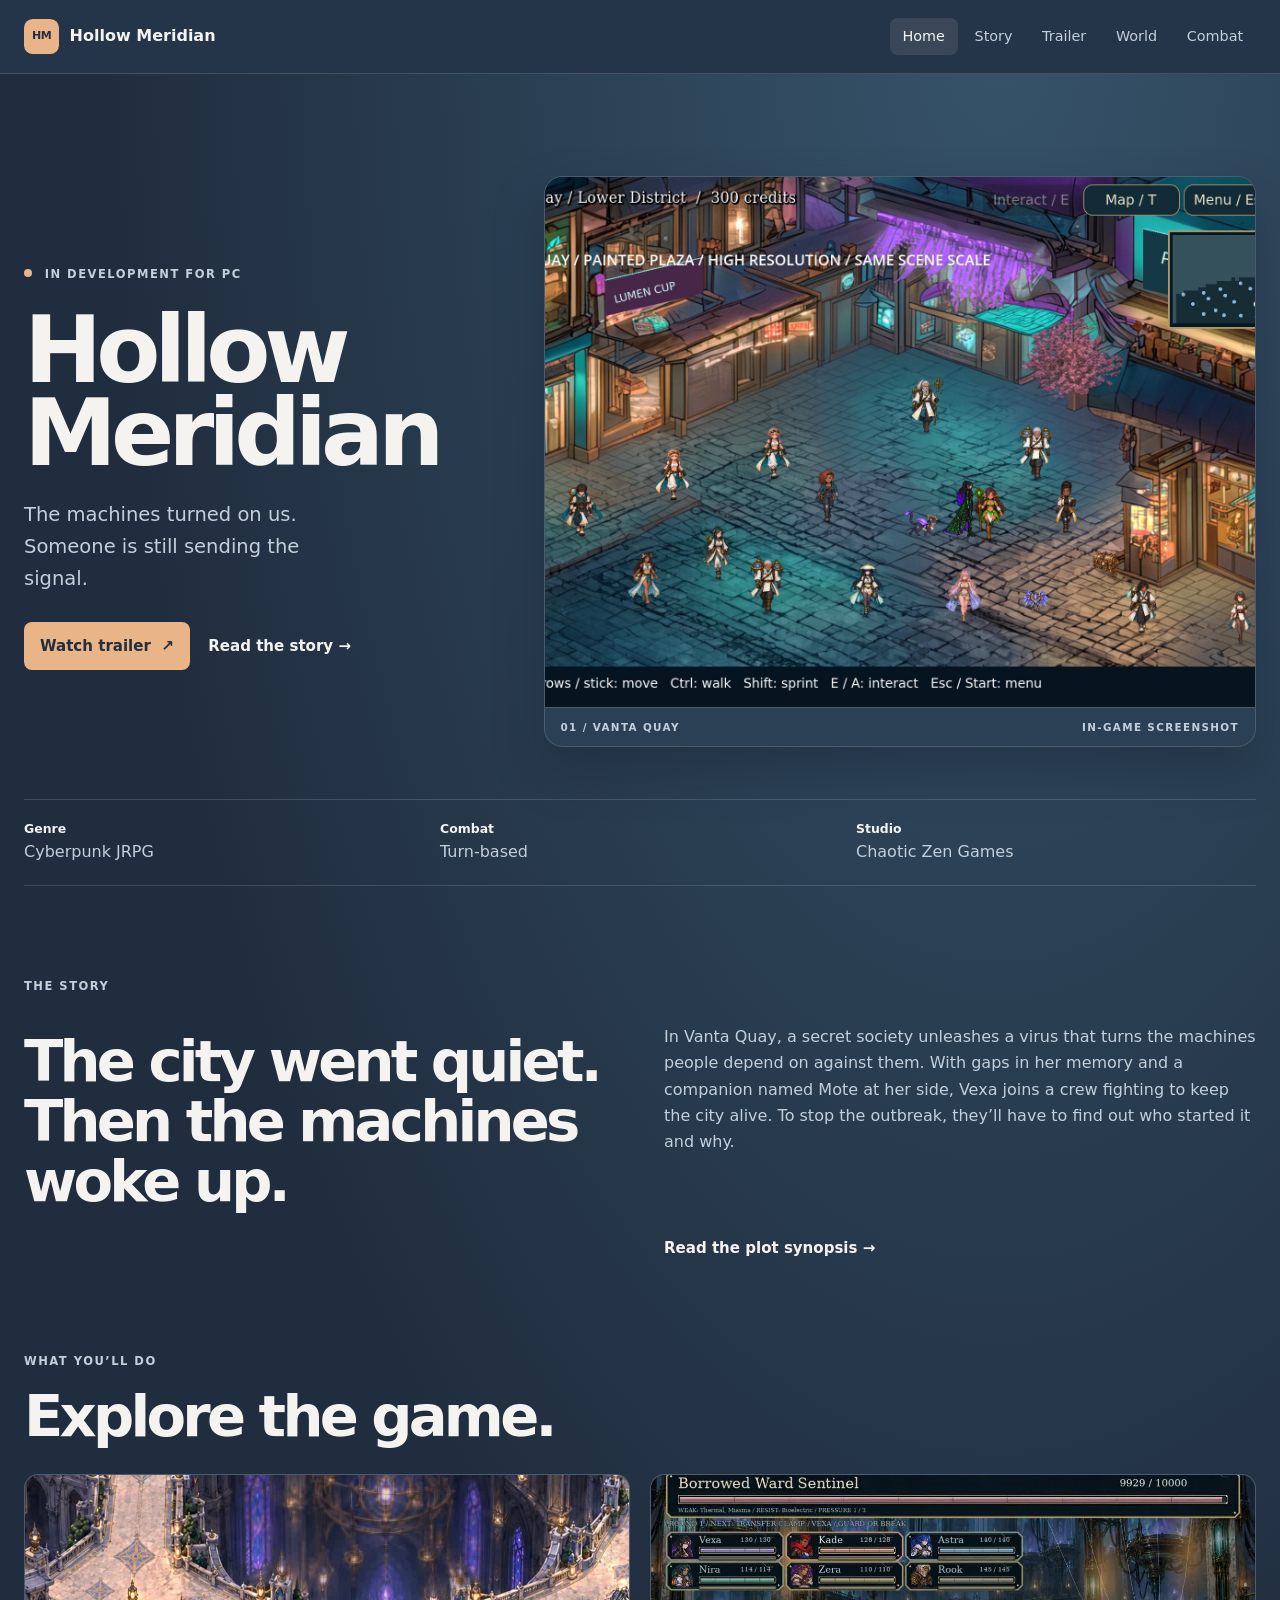
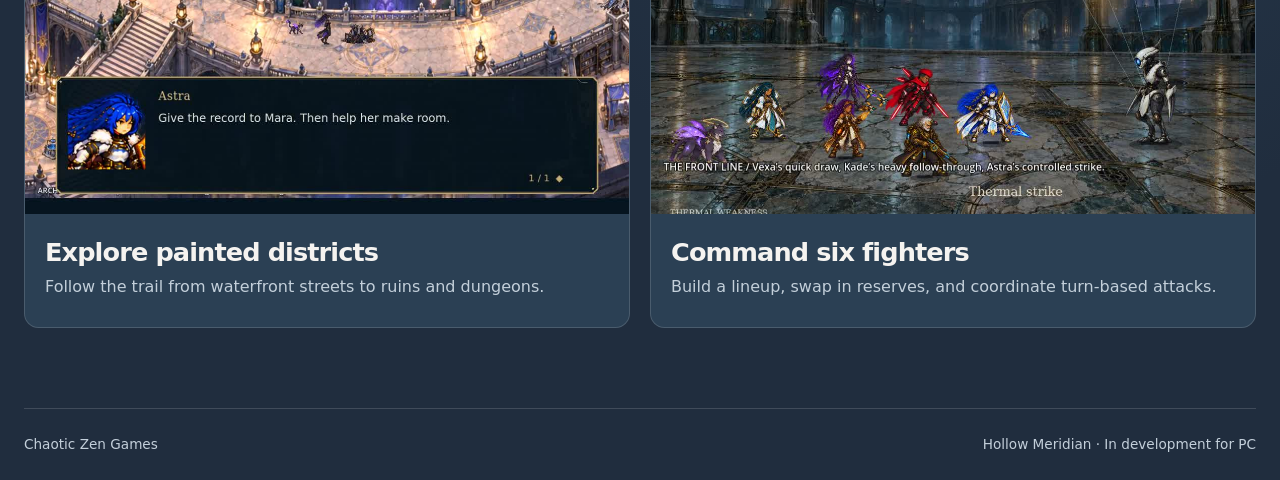
==== index.html @ f02241e9 "Rebuild site as a clean game launch layout" ====
<!doctype html>
<html lang="en"><head><meta charset="utf-8"><meta name="viewport" content="width=device-width, initial-scale=1"><meta name="description" content="Hollow Meridian, a cyberpunk turn-based JRPG by Chaotic Zen Games."><title>Home · Hollow Meridian</title><link rel="stylesheet" href="style.css?v=launch-layout"></head>
<body><a class="skip" href="#main">Skip to content</a><header class="mast"><div class="shell navrow"><a class="brand" href="index.html"><span class="monogram" aria-hidden="true">HM</span> Hollow Meridian</a><nav aria-label="Main navigation"><a href="index.html" aria-current="page">Home</a><a href="story.html">Story</a><a href="trailer.html">Trailer</a><a href="world.html">World</a><a href="combat.html">Combat</a></nav></div></header>
<main id="main"><section class="shell launch">
<div class="launch-copy"><p class="label"><span class="status-dot"></span> IN DEVELOPMENT FOR PC</p>
<h1>Hollow<br>Meridian</h1>
<p class="intro">The machines turned on us. Someone is still sending the signal.</p>
<div class="links"><a class="primary" href="trailer.html">Watch trailer <span aria-hidden="true">↗</span></a><a class="secondary" href="story.html">Read the story →</a></div></div>
<figure class="launch-art"><img src="media/vanta-quay.png" alt="The neon-lit Vanta Quay waterfront as it appears in the game" fetchpriority="high"><figcaption><span>01 / VANTA QUAY</span><span>IN-GAME SCREENSHOT</span></figcaption></figure>
</section>
<div class="shell specs"><span><b>Genre</b> Cyberpunk JRPG</span><span><b>Combat</b> Turn-based</span><span><b>Studio</b> Chaotic Zen Games</span></div>
<section class="shell overview story-lead"><p class="label">THE STORY</p><h2>The city went quiet.<br>Then the machines woke up.</h2><p>In Vanta Quay, a secret society unleashes a virus that turns the machines people depend on against them. With gaps in her memory and a companion named Mote at her side, Vexa joins a crew fighting to keep the city alive. To stop the outbreak, they’ll have to find out who started it and why.</p><a class="secondary" href="story.html">Read the plot synopsis →</a></section>
<section class="shell guide"><p class="label">WHAT YOU’LL DO</p><h2>Explore the game.</h2><div class="guide-grid"><a href="world.html"><img src="media/asterion.jpg" alt="" loading="lazy"><div><h3>Explore painted districts</h3><p>Follow the trail from waterfront streets to ruins and dungeons.</p></div></a><a href="combat.html"><img src="media/battle.jpg" alt="" loading="lazy"><div><h3>Command six fighters</h3><p>Build a lineup, swap in reserves, and coordinate turn-based attacks.</p></div></a></div></section>
</main><footer class="shell"><span>Chaotic Zen Games</span><span>Hollow Meridian · In development for PC</span></footer></body></html>
---- style.css ----
:root{color-scheme:dark;--bg:#202d3e;--top:#253549;--panel:#2b4054;--text:#f5f3f0;--muted:#c3cfda;--accent:#e9b487;--line:#ffffff25}
*{box-sizing:border-box}body{margin:0;min-width:0;background:radial-gradient(ellipse at 78% 0%,#36536a,transparent 56rem),var(--bg);color:var(--text);font:1rem/1.65 system-ui,-apple-system,"Segoe UI",sans-serif}a{color:inherit}a:focus-visible,summary:focus-visible,video:focus-visible{outline:2px solid var(--accent);outline-offset:4px}.skip{position:absolute;left:1rem;top:-5rem;padding:.5rem;background:var(--top);z-index:10}.skip:focus{top:.5rem}.shell{width:min(calc(100% - 3rem),78rem);margin-inline:auto}.mast{background:#253549;border-bottom:1px solid var(--line)}.navrow{min-height:4.55rem;display:flex;align-items:center;justify-content:space-between;gap:1rem}.brand{display:inline-flex;align-items:center;gap:.65rem;text-decoration:none;font-weight:700;white-space:nowrap}.monogram{display:grid;place-items:center;width:2.2rem;height:2.2rem;background:var(--accent);color:#233044;border-radius:.55rem;font-size:.69rem;letter-spacing:-.04em}nav{display:flex;gap:.25rem}nav a{display:block;padding:.42rem .8rem;border-radius:.5rem;text-align:center;text-decoration:none;color:var(--muted);font-size:.9rem}nav a[aria-current],nav a:hover{background:#ffffff17;color:var(--text)}
.launch{display:grid;grid-template-columns:minmax(0,.78fr) minmax(0,1.22fr);gap:clamp(2rem,5vw,5rem);align-items:center;padding-block:clamp(3rem,8vw,7rem) clamp(2rem,4vw,3.5rem)}.label,.eyebrow,.screenbar,figcaption{font-size:.72rem;font-weight:750;letter-spacing:.13em;color:var(--muted)}.status-dot{display:inline-block;width:.5rem;height:.5rem;background:var(--accent);border-radius:50%;margin-right:.45rem;vertical-align:.08em}
h1,h2,h3{line-height:1.04;letter-spacing:-.065em;margin:.28em 0;font-weight:750;text-wrap:balance}h1{font-size:clamp(2.8rem,6vw,5.8rem)}h2{font-size:clamp(2rem,4.5vw,4rem)}h3{font-size:clamp(1.2rem,2vw,1.65rem);letter-spacing:-.035em}.launch h1{font-size:clamp(3.2rem,7.3vw,7rem);line-height:.88;margin:.27em 0}.intro{color:var(--muted);font-size:clamp(1rem,1.75vw,1.22rem);max-width:26ch}.links{display:flex;align-items:center;flex-wrap:wrap;gap:.8rem 1.15rem;margin-top:1.65rem}.primary,.secondary{display:inline-flex;align-items:center;gap:.65rem;text-decoration:none;font-weight:700;font-size:.94rem}.primary{padding:.72rem 1rem;background:var(--accent);color:#222e3e;border-radius:.5rem}.primary:hover{background:#ffd3af}.secondary:hover{text-decoration:underline;text-underline-offset:.25em}.launch-art{margin:0;min-width:0;border-radius:1.15rem;overflow:hidden;border:1px solid var(--line);background:#2b4054;box-shadow:0 1.4rem 3rem #14213260}.launch-art img{display:block;width:100%;aspect-ratio:1.34;object-fit:cover}.launch-art figcaption{display:flex;justify-content:space-between;gap:.5rem;padding:.65rem 1rem;border-top:1px solid var(--line);font-size:.65rem}.specs{display:grid;grid-template-columns:repeat(3,1fr);gap:1rem;border-block:1px solid var(--line);padding-block:1.2rem;color:var(--muted)}.specs b{display:block;font-size:.78rem;color:var(--text)}
.overview,.guide,.interior{padding-block:clamp(2.5rem,7vw,5rem)}.overview{display:grid;grid-template-columns:1fr 1fr;gap:.5rem 3rem;align-items:start}.overview .label{grid-column:1/-1}.overview p:not(.label),.field p:not(.eyebrow),.plot p:not(.eyebrow){max-width:62ch;color:var(--muted)}.overview p:not(.label){margin:.5rem 0}.overview .secondary{grid-column:2}.guide{padding-top:0}.guide-grid{display:grid;grid-template-columns:repeat(2,minmax(0,1fr));gap:1.25rem;margin-top:1.65rem}.guide-grid a{background:var(--panel);border:1px solid var(--line);border-radius:.9rem;overflow:hidden;text-decoration:none;transition:transform .2s,border-color .2s}.guide-grid a:hover{transform:translateY(-3px);border-color:var(--accent)}.guide-grid img{display:block;width:100%;aspect-ratio:16/9;object-fit:cover}.guide-grid a div{padding:1.1rem 1.25rem}.guide-grid p{color:var(--muted);margin:.55rem 0}
.interior{max-width:68rem}.screen,.field img,.plot img{margin-top:2rem;border:1px solid var(--line);border-radius:.9rem;overflow:hidden}.screenbar{background:var(--panel);padding:.7rem 1rem;display:flex;justify-content:space-between;gap:.5rem}.interior video,.field img,.plot img{width:100%;display:block}.interior video{aspect-ratio:16/9;background:#273749}.plot .dek{font-size:1.24rem;font-weight:650}.interior details{margin-top:1rem;color:var(--muted)}summary{cursor:pointer}footer{padding:1.5rem 0;border-top:1px solid var(--line);display:flex;justify-content:space-between;flex-wrap:wrap;gap:.5rem;color:var(--muted);font-size:.85rem}
@media(max-width:820px){.launch{grid-template-columns:1fr}.launch-art img{aspect-ratio:16/10}.overview{grid-template-columns:1fr}.overview .secondary{grid-column:1}}
@media(max-width:600px){.shell{width:calc(100% - 2rem)}.navrow{display:block;padding:.8rem 0 .65rem}.brand{margin-bottom:.5rem}nav{display:grid;grid-template-columns:repeat(5,minmax(0,1fr));gap:.15rem}nav a{padding:.38rem .12rem;font-size:.83rem}.guide-grid{grid-template-columns:1fr}.specs{gap:.55rem;font-size:.82rem}.launch-art figcaption{padding:.55rem .65rem}}
@media(prefers-reduced-motion:reduce){.guide-grid a{transition:none}.guide-grid a:hover{transform:none}}
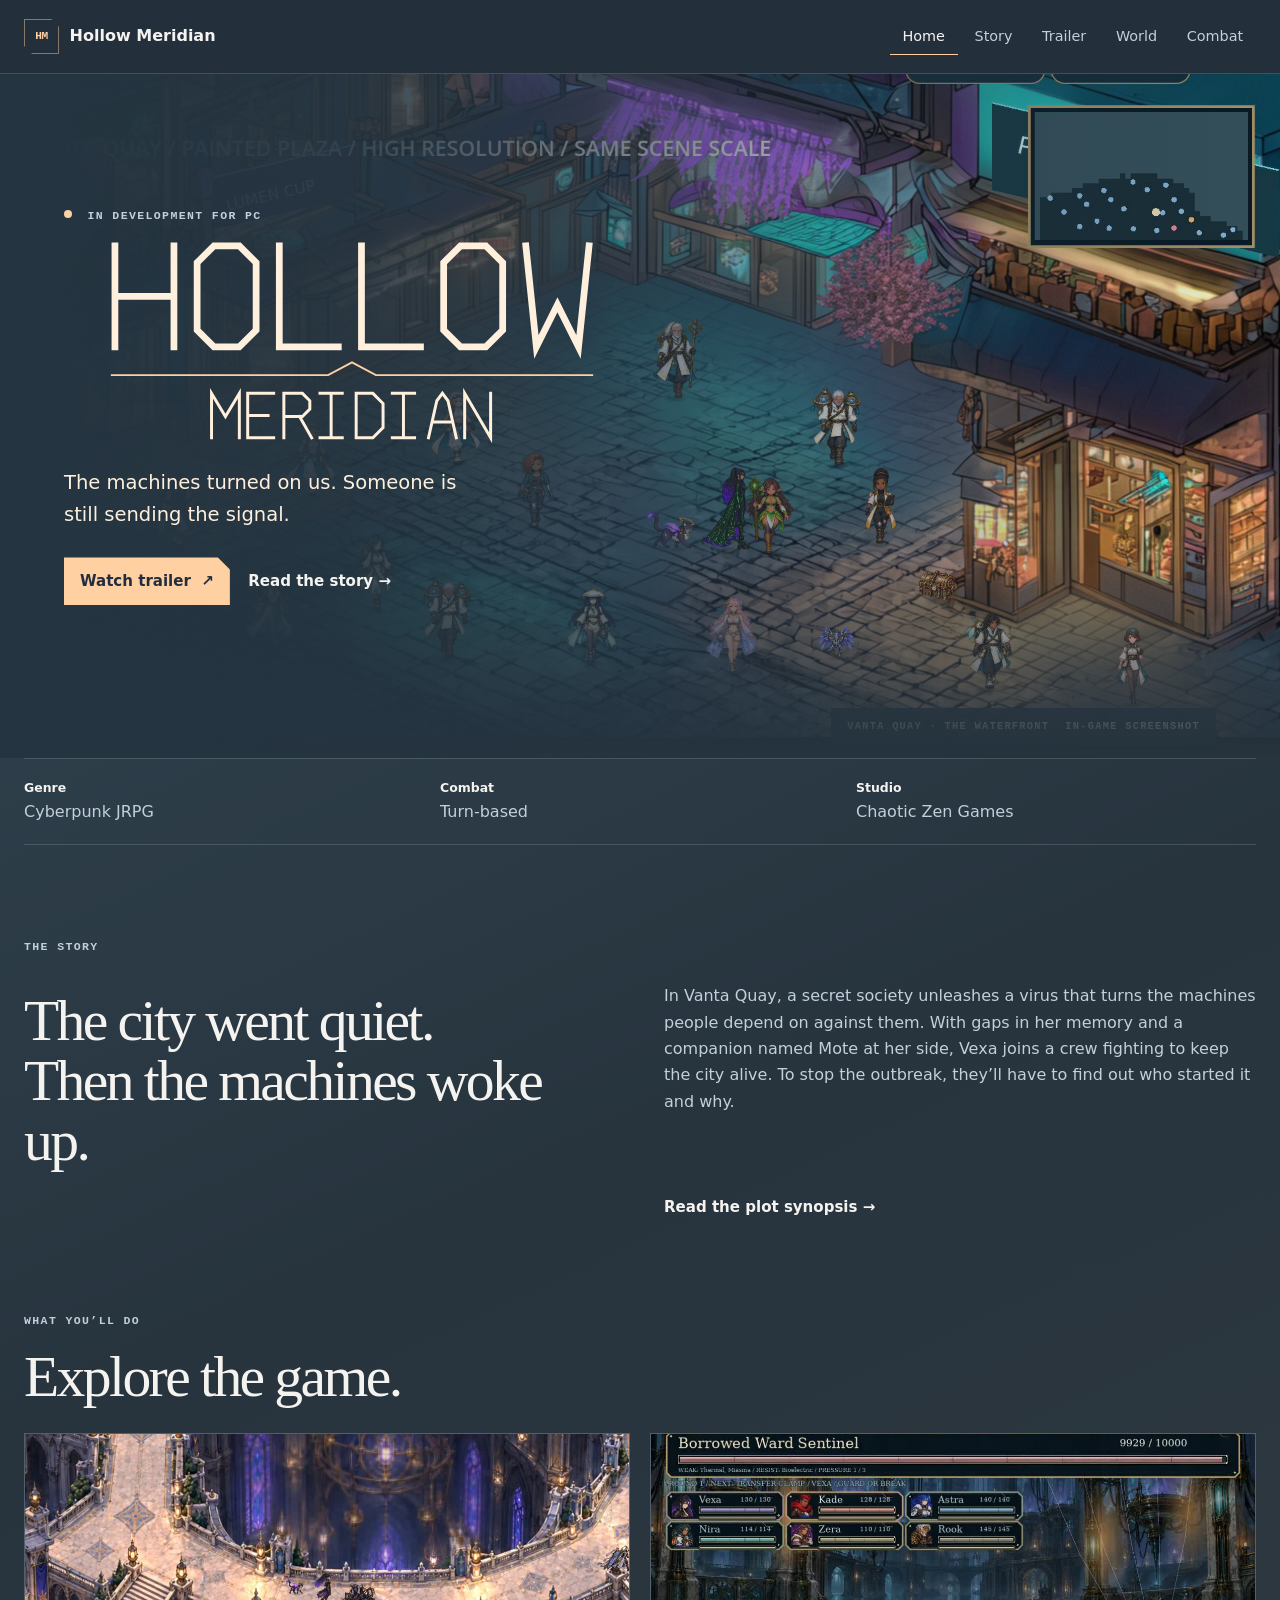
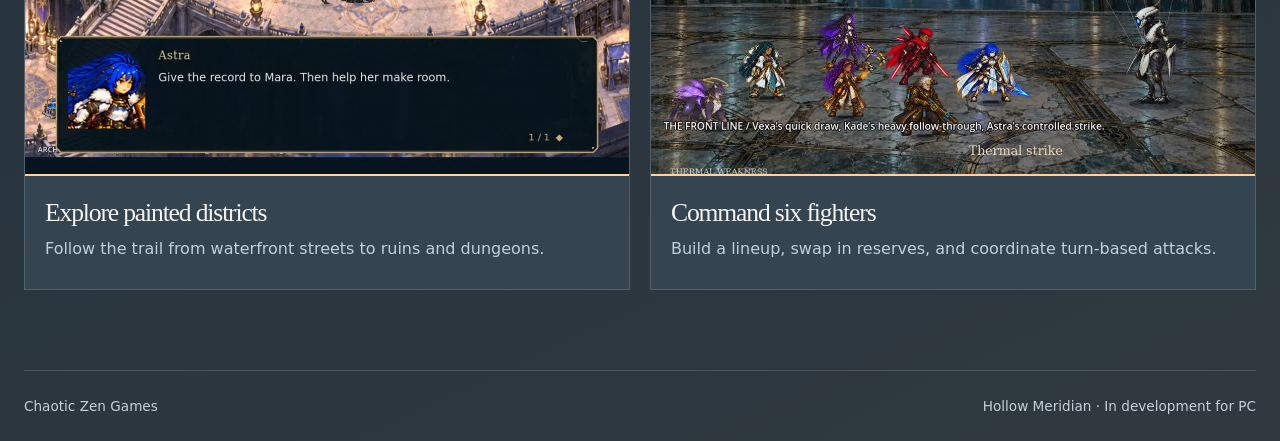
==== commit fa8f2ca6: "Give Hollow Meridian a custom wordmark and visual identity" ====
--- a/index.html
+++ b/index.html
@@ -1,12 +1,12 @@
 <!doctype html>
-<html lang="en"><head><meta charset="utf-8"><meta name="viewport" content="width=device-width, initial-scale=1"><meta name="description" content="Hollow Meridian, a cyberpunk turn-based JRPG by Chaotic Zen Games."><title>Home · Hollow Meridian</title><link rel="stylesheet" href="style.css?v=launch-layout"></head>
+<html lang="en"><head><meta charset="utf-8"><meta name="viewport" content="width=device-width, initial-scale=1"><meta name="description" content="Hollow Meridian, a cyberpunk turn-based JRPG by Chaotic Zen Games."><title>Home · Hollow Meridian</title><link rel="stylesheet" href="style.css?v=meridian-mark"></head>
 <body><a class="skip" href="#main">Skip to content</a><header class="mast"><div class="shell navrow"><a class="brand" href="index.html"><span class="monogram" aria-hidden="true">HM</span> Hollow Meridian</a><nav aria-label="Main navigation"><a href="index.html" aria-current="page">Home</a><a href="story.html">Story</a><a href="trailer.html">Trailer</a><a href="world.html">World</a><a href="combat.html">Combat</a></nav></div></header>
 <main id="main"><section class="shell launch">
 <div class="launch-copy"><p class="label"><span class="status-dot"></span> IN DEVELOPMENT FOR PC</p>
-<h1>Hollow<br>Meridian</h1>
+<h1><span class="visually-hidden">Hollow Meridian</span><svg class="wordmark" viewBox="0 0 410 150" aria-hidden="true" fill="none" stroke="currentColor" stroke-width="3.2" stroke-linecap="square"><g transform="translate(36.25 7) scale(1.5)"><path transform="translate(0 0)" d="M0 0V48M28 0V48M0 24H28"/><path transform="translate(39 0)" d="M8 0H20L28 8V40L20 48H8L0 40V8Z"/><path transform="translate(78 0)" d="M0 0V48H28"/><path transform="translate(117 0)" d="M0 0V48H28"/><path transform="translate(156 0)" d="M8 0H20L28 8V40L20 48H8L0 40V8Z"/><path transform="translate(195 0)" d="M0 0L5 48L15 28L25 48L30 0"/></g><path class="meridian-rule" d="M34 99H188L205 90L222 99H376"/><g transform="translate(105.00999999999999 112) scale(0.66)"><path transform="translate(0 0)" d="M0 48V0L15 25L30 0V48"/><path transform="translate(39 0)" d="M28 0H0V48H28M0 24H22"/><path transform="translate(78 0)" d="M0 48V0H20L28 8V17L20 25H0M17 25L30 48"/><path transform="translate(117 0)" d="M0 0H24M12 0V48M0 48H24"/><path transform="translate(156 0)" d="M0 0H18L29 11V37L18 48H0Z"/><path transform="translate(195 0)" d="M0 0H24M12 0V48M0 48H24"/><path transform="translate(234 0)" d="M0 48L9 8L15 0L21 8L30 48M5 31H25"/><path transform="translate(273 0)" d="M0 48V0L28 48V0"/></g></svg></h1>
 <p class="intro">The machines turned on us. Someone is still sending the signal.</p>
 <div class="links"><a class="primary" href="trailer.html">Watch trailer <span aria-hidden="true">↗</span></a><a class="secondary" href="story.html">Read the story →</a></div></div>
-<figure class="launch-art"><img src="media/vanta-quay.png" alt="The neon-lit Vanta Quay waterfront as it appears in the game" fetchpriority="high"><figcaption><span>01 / VANTA QUAY</span><span>IN-GAME SCREENSHOT</span></figcaption></figure>
+<figure class="launch-art"><img src="media/vanta-quay.png" alt="The neon-lit Vanta Quay waterfront as it appears in the game" fetchpriority="high"><figcaption><span>VANTA QUAY · THE WATERFRONT</span><span>IN-GAME SCREENSHOT</span></figcaption></figure>
 </section>
 <div class="shell specs"><span><b>Genre</b> Cyberpunk JRPG</span><span><b>Combat</b> Turn-based</span><span><b>Studio</b> Chaotic Zen Games</span></div>
 <section class="shell overview story-lead"><p class="label">THE STORY</p><h2>The city went quiet.<br>Then the machines woke up.</h2><p>In Vanta Quay, a secret society unleashes a virus that turns the machines people depend on against them. With gaps in her memory and a companion named Mote at her side, Vexa joins a crew fighting to keep the city alive. To stop the outbreak, they’ll have to find out who started it and why.</p><a class="secondary" href="story.html">Read the plot synopsis →</a></section>
--- a/style.css
+++ b/style.css
@@ -7,3 +7,26 @@
 @media(max-width:820px){.launch{grid-template-columns:1fr}.launch-art img{aspect-ratio:16/10}.overview{grid-template-columns:1fr}.overview .secondary{grid-column:1}}
 @media(max-width:600px){.shell{width:calc(100% - 2rem)}.navrow{display:block;padding:.8rem 0 .65rem}.brand{margin-bottom:.5rem}nav{display:grid;grid-template-columns:repeat(5,minmax(0,1fr));gap:.15rem}nav a{padding:.38rem .12rem;font-size:.83rem}.guide-grid{grid-template-columns:1fr}.specs{gap:.55rem;font-size:.82rem}.launch-art figcaption{padding:.55rem .65rem}}
 @media(prefers-reduced-motion:reduce){.guide-grid a{transition:none}.guide-grid a:hover{transform:none}}
+
+/* Meridian identity */
+:root{--bg:#27343e;--top:#23303c;--panel:#344551;--accent:#ffd0a2}
+body{background:linear-gradient(155deg,#354956,#27343e 55%,#303940)}
+.mast{background:var(--top)}
+.monogram{background:transparent;color:var(--accent);border:1px solid #ffd0a275;border-radius:0;clip-path:polygon(0 0,77% 0,100% 23%,100% 100%,23% 100%,0 77%);font:700 .7rem ui-monospace,monospace}
+nav a[aria-current]{background:transparent;box-shadow:inset 0 -1px var(--accent);border-radius:0}
+.label,.eyebrow,.screenbar,figcaption{font-family:ui-monospace,Consolas,monospace;letter-spacing:.12em}
+h1,h2,h3{font-family:Georgia,"Times New Roman",serif;font-weight:400;letter-spacing:-.045em}
+.visually-hidden{position:absolute;width:1px;height:1px;padding:0;margin:-1px;overflow:hidden;clip-path:inset(50%);white-space:nowrap}
+.launch{width:100%;max-width:none;min-height:clamp(32rem,76svh,52rem);position:relative;display:grid;align-items:center;grid-template-columns:minmax(0,78rem);justify-content:center;isolation:isolate;padding:clamp(3rem,7vw,6rem) max(5vw,1rem)}
+.launch-art{position:absolute;inset:0;z-index:-2;border:0;border-radius:0;box-shadow:none;background:#354956}
+.launch-art img{height:100%;width:100%;object-fit:cover;object-position:center 54%;aspect-ratio:auto}
+.launch::after{content:"";position:absolute;inset:0;z-index:-1;background:linear-gradient(90deg,#243440 3%,#243440ee 26%,#24344066 64%,#24344011),linear-gradient(0deg,#27343e,transparent 27%)}
+.launch-art figcaption{position:absolute;bottom:.75rem;right:5%;z-index:1;border:0;color:#fff0dd;background:#293641e6;gap:1rem}
+.launch-copy{max-width:40rem;width:100%;min-width:0;padding-bottom:2rem}
+.launch h1{margin:.5rem 0 1rem}
+.wordmark{display:block;width:min(100%,36rem);height:auto;color:#fff0dd;filter:drop-shadow(0 4px 10px #263542)}
+.meridian-rule{stroke:var(--accent);stroke-width:1.35}
+.launch .intro{max-width:34ch;color:#fff0dd}
+.primary{border-radius:0;clip-path:polygon(0 0,calc(100% - 12px) 0,100% 12px,100% 100%,0 100%)}
+.guide-grid a{border-radius:0}.guide-grid a div{border-top:2px solid var(--accent)}
+@media(max-width:650px){.launch{min-height:34rem;align-items:end;padding-bottom:4rem}.launch::after{background:linear-gradient(0deg,#27343e 4%,#243440e8 43%,#24344014 100%)}.launch-art img{object-position:61% center}.launch-copy{padding-bottom:0}.launch-art figcaption{font-size:.54rem}}
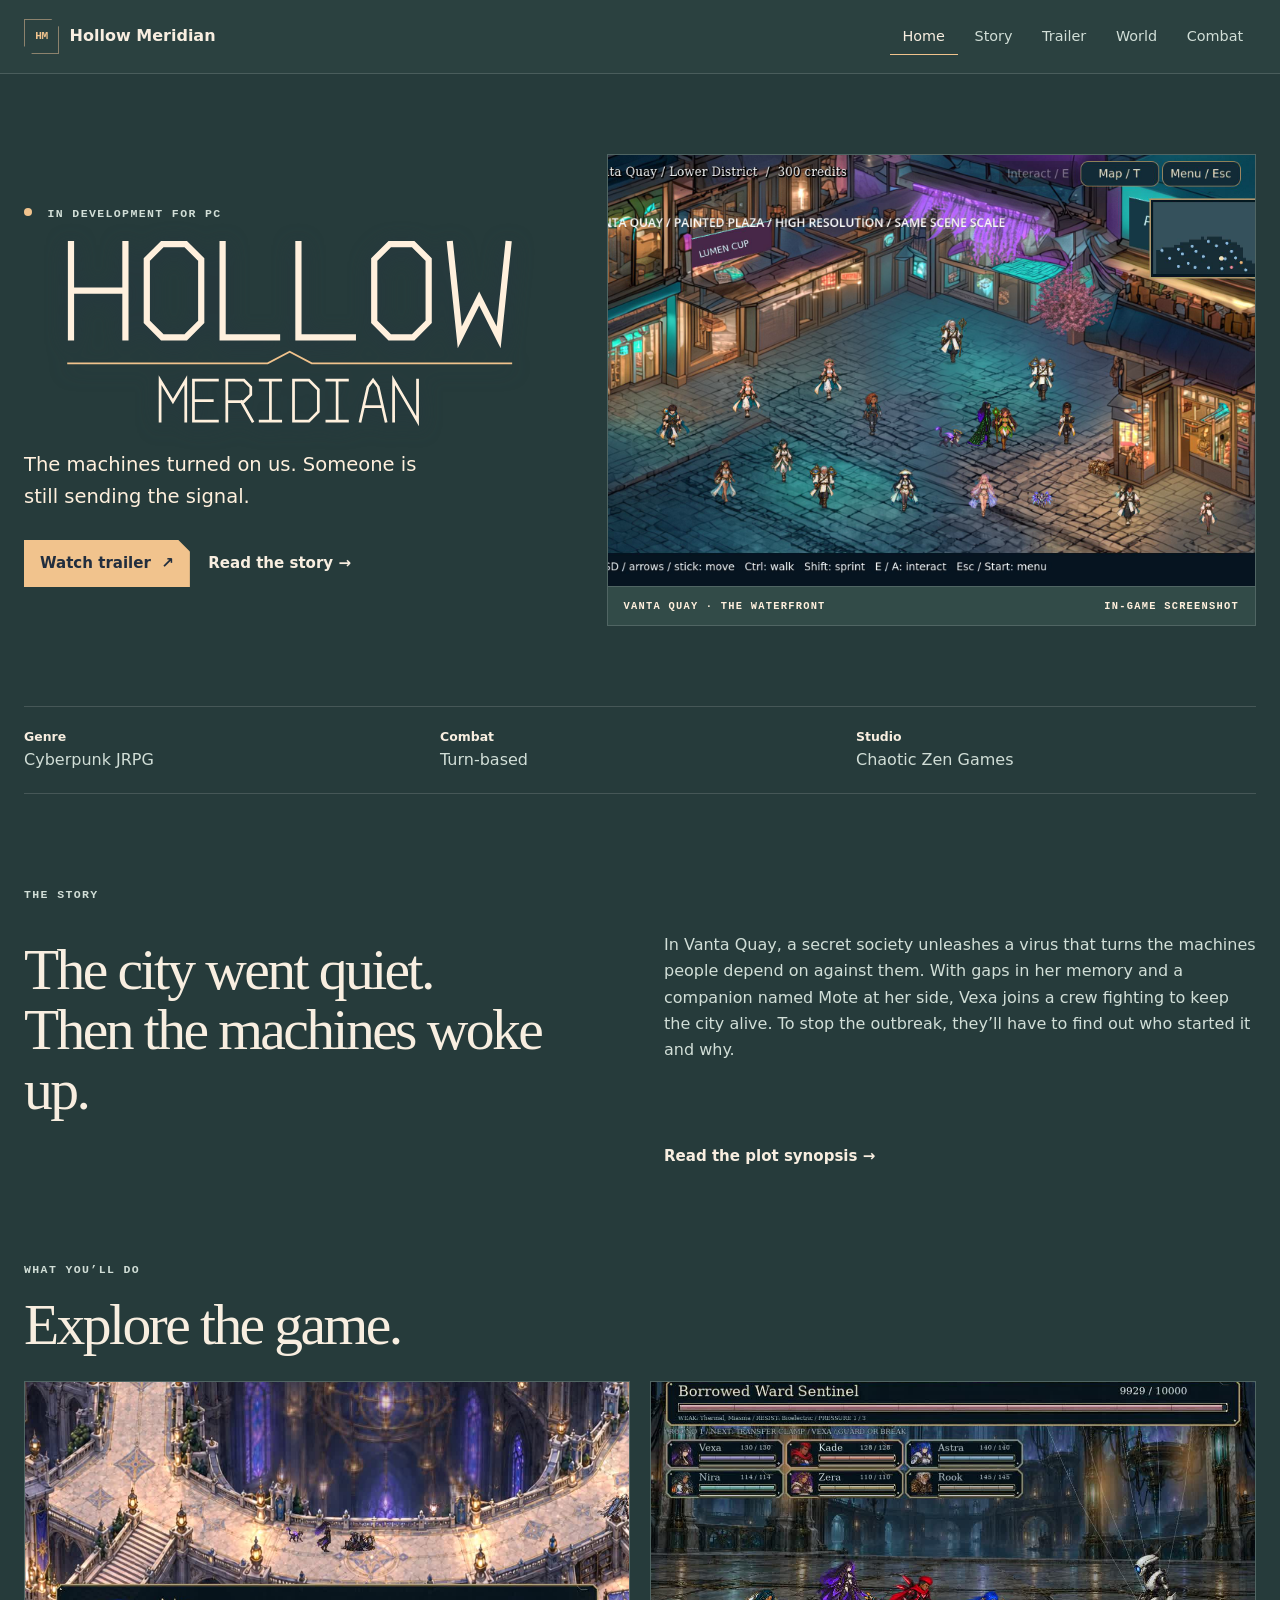
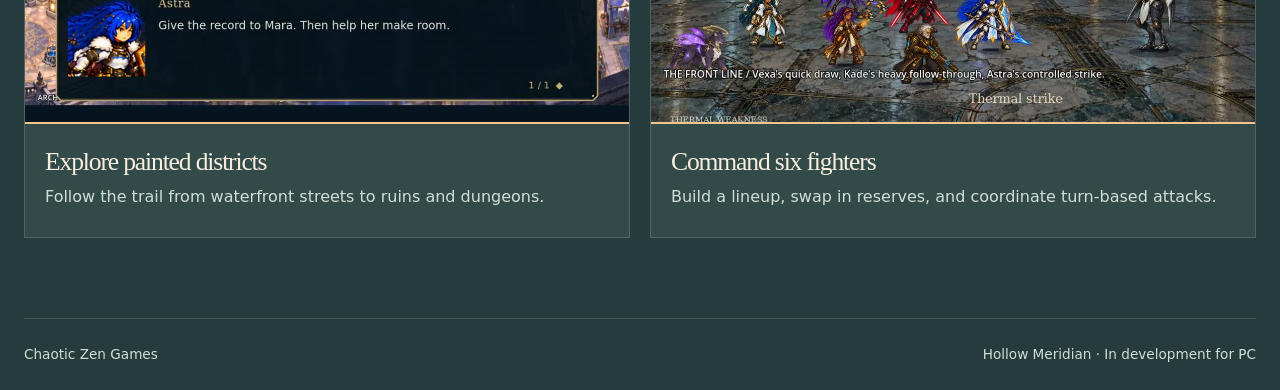
==== commit b21bffd8: "Expand story synopsis and simplify site backgrounds" ====
--- a/index.html
+++ b/index.html
@@ -1,5 +1,5 @@
 <!doctype html>
-<html lang="en"><head><meta charset="utf-8"><meta name="viewport" content="width=device-width, initial-scale=1"><meta name="description" content="Hollow Meridian, a cyberpunk turn-based JRPG by Chaotic Zen Games."><title>Home · Hollow Meridian</title><link rel="stylesheet" href="style.css?v=meridian-mark"></head>
+<html lang="en"><head><meta charset="utf-8"><meta name="viewport" content="width=device-width, initial-scale=1"><meta name="description" content="Hollow Meridian, a cyberpunk turn-based JRPG by Chaotic Zen Games."><title>Home · Hollow Meridian</title><link rel="stylesheet" href="style.css?v=quay-story"></head>
 <body><a class="skip" href="#main">Skip to content</a><header class="mast"><div class="shell navrow"><a class="brand" href="index.html"><span class="monogram" aria-hidden="true">HM</span> Hollow Meridian</a><nav aria-label="Main navigation"><a href="index.html" aria-current="page">Home</a><a href="story.html">Story</a><a href="trailer.html">Trailer</a><a href="world.html">World</a><a href="combat.html">Combat</a></nav></div></header>
 <main id="main"><section class="shell launch">
 <div class="launch-copy"><p class="label"><span class="status-dot"></span> IN DEVELOPMENT FOR PC</p>
--- a/style.css
+++ b/style.css
@@ -30,3 +30,13 @@
 .primary{border-radius:0;clip-path:polygon(0 0,calc(100% - 12px) 0,100% 12px,100% 100%,0 100%)}
 .guide-grid a{border-radius:0}.guide-grid a div{border-top:2px solid var(--accent)}
 @media(max-width:650px){.launch{min-height:34rem;align-items:end;padding-bottom:4rem}.launch::after{background:linear-gradient(0deg,#27343e 4%,#243440e8 43%,#24344014 100%)}.launch-art img{object-position:61% center}.launch-copy{padding-bottom:0}.launch-art figcaption{font-size:.54rem}}
+
+/* Solid harbor palette and freestanding artwork */
+:root{--bg:#263b3b;--top:#2b4140;--panel:#324b48;--text:#f8eee0;--muted:#d1ded7;--accent:#f1c38d}
+body{background:var(--bg)}
+.launch{width:min(calc(100% - 3rem),78rem);min-height:0;grid-template-columns:minmax(0,.9fr) minmax(0,1.1fr);gap:clamp(1.5rem,4vw,4rem);padding:clamp(2.5rem,7vw,5rem) 0;align-items:center}
+.launch::after{display:none}
+.launch-copy{padding:0}.launch-art{position:static;z-index:auto;background:var(--panel);border:1px solid var(--line)}
+.launch-art img{height:auto;aspect-ratio:1.5;object-position:center;object-fit:cover}.launch-art figcaption{position:static;background:var(--panel);border-top:1px solid var(--line)}
+.plot-heading{max-width:48rem}.story-art{margin:2rem 0;border:1px solid var(--line);background:var(--panel)}.plot .story-art img{margin:0;border:0;border-radius:0;aspect-ratio:2.2;object-fit:cover}.story-art figcaption{padding:.65rem 1rem}.plot-chapters{display:grid;grid-template-columns:repeat(2,minmax(0,1fr));gap:1.5rem 3rem;margin:2.4rem 0}.plot-chapters section{border-top:1px solid var(--line);padding-top:1rem}.plot-chapters h2{font-size:clamp(1.65rem,3vw,2.65rem)}
+@media(max-width:750px){.launch,.plot-chapters{grid-template-columns:minmax(0,1fr)}.launch{width:calc(100% - 2rem)}.plot .story-art img{aspect-ratio:1.5}}
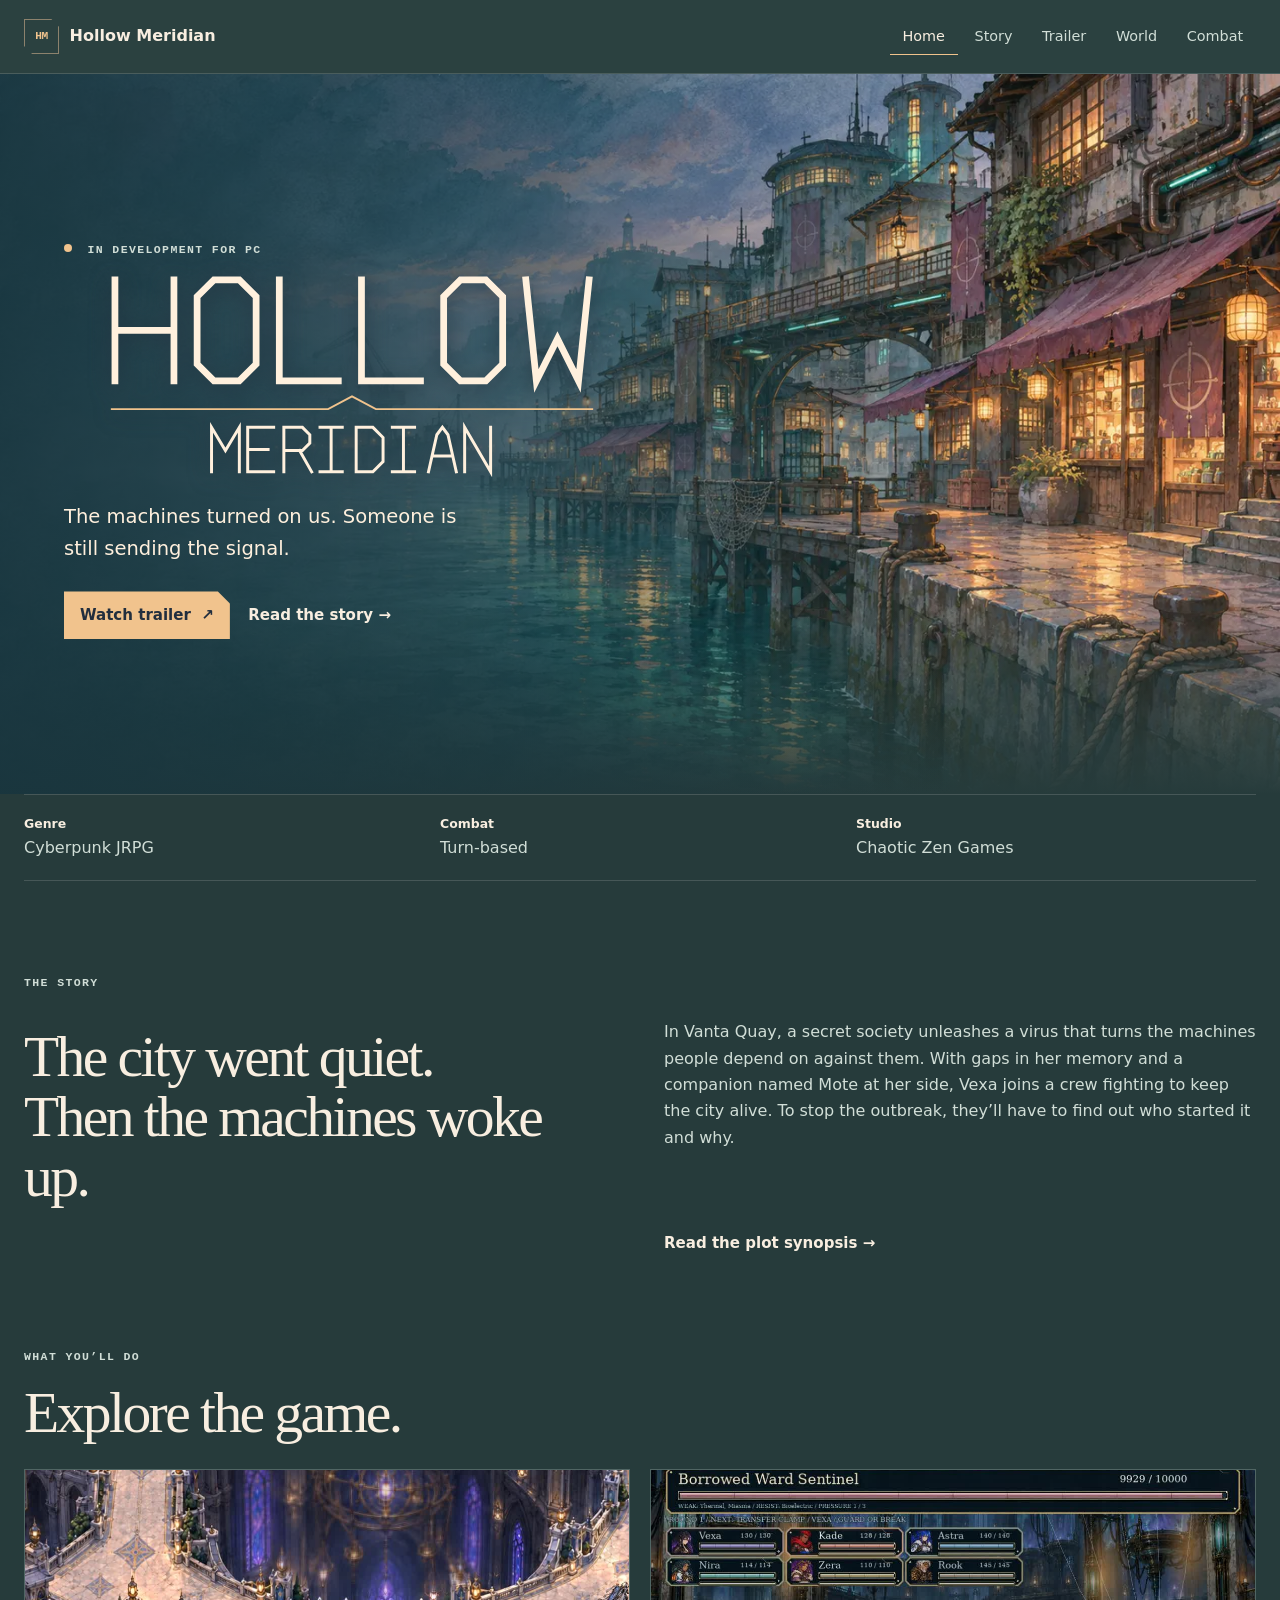
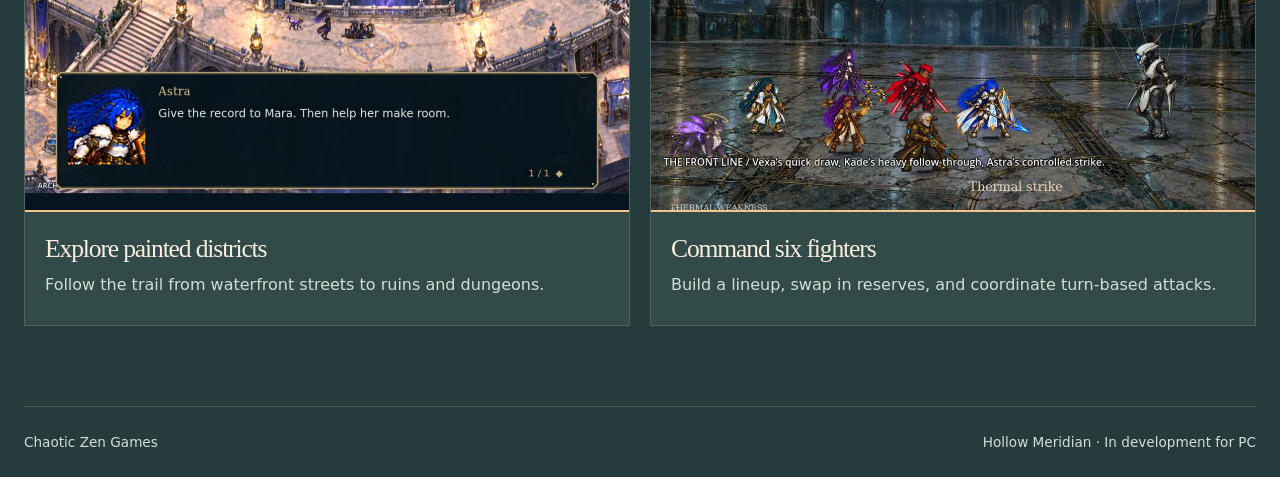
==== commit 8e1aa6d4: "Add hand-painted Vanta Quay website backdrop" ====
--- a/index.html
+++ b/index.html
@@ -1,5 +1,5 @@
 <!doctype html>
-<html lang="en"><head><meta charset="utf-8"><meta name="viewport" content="width=device-width, initial-scale=1"><meta name="description" content="Hollow Meridian, a cyberpunk turn-based JRPG by Chaotic Zen Games."><title>Home · Hollow Meridian</title><link rel="stylesheet" href="style.css?v=quay-story"></head>
+<html lang="en"><head><meta charset="utf-8"><meta name="viewport" content="width=device-width, initial-scale=1"><meta name="description" content="Hollow Meridian, a cyberpunk turn-based JRPG by Chaotic Zen Games."><title>Home · Hollow Meridian</title><link rel="stylesheet" href="style.css?v=painted-quay"></head>
 <body><a class="skip" href="#main">Skip to content</a><header class="mast"><div class="shell navrow"><a class="brand" href="index.html"><span class="monogram" aria-hidden="true">HM</span> Hollow Meridian</a><nav aria-label="Main navigation"><a href="index.html" aria-current="page">Home</a><a href="story.html">Story</a><a href="trailer.html">Trailer</a><a href="world.html">World</a><a href="combat.html">Combat</a></nav></div></header>
 <main id="main"><section class="shell launch">
 <div class="launch-copy"><p class="label"><span class="status-dot"></span> IN DEVELOPMENT FOR PC</p>
--- a/style.css
+++ b/style.css
@@ -40,3 +40,8 @@
 .launch-art img{height:auto;aspect-ratio:1.5;object-position:center;object-fit:cover}.launch-art figcaption{position:static;background:var(--panel);border-top:1px solid var(--line)}
 .plot-heading{max-width:48rem}.story-art{margin:2rem 0;border:1px solid var(--line);background:var(--panel)}.plot .story-art img{margin:0;border:0;border-radius:0;aspect-ratio:2.2;object-fit:cover}.story-art figcaption{padding:.65rem 1rem}.plot-chapters{display:grid;grid-template-columns:repeat(2,minmax(0,1fr));gap:1.5rem 3rem;margin:2.4rem 0}.plot-chapters section{border-top:1px solid var(--line);padding-top:1rem}.plot-chapters h2{font-size:clamp(1.65rem,3vw,2.65rem)}
 @media(max-width:750px){.launch,.plot-chapters{grid-template-columns:minmax(0,1fr)}.launch{width:calc(100% - 2rem)}.plot .story-art img{aspect-ratio:1.5}}
+
+/* Painted Vanta Quay: keep the illustration behind the opening only. */
+.launch{width:100%;min-height:clamp(35rem,80svh,56rem);grid-template-columns:minmax(0,78rem);padding:clamp(3rem,8vw,7rem) max(5vw,1rem);background:linear-gradient(90deg,#18353ee8 0%,#18353e80 43%,transparent 75%),linear-gradient(0deg,var(--bg),transparent 26%),url(media/quay-blue-hour.webp) center/cover}
+.launch .launch-art{display:none}
+@media(max-width:750px){.launch{width:100%;min-height:35rem;align-items:end;background:linear-gradient(0deg,#18353efa 0%,#18353ead 48%,transparent 84%),url(media/quay-blue-hour.webp) 68% center/cover}}
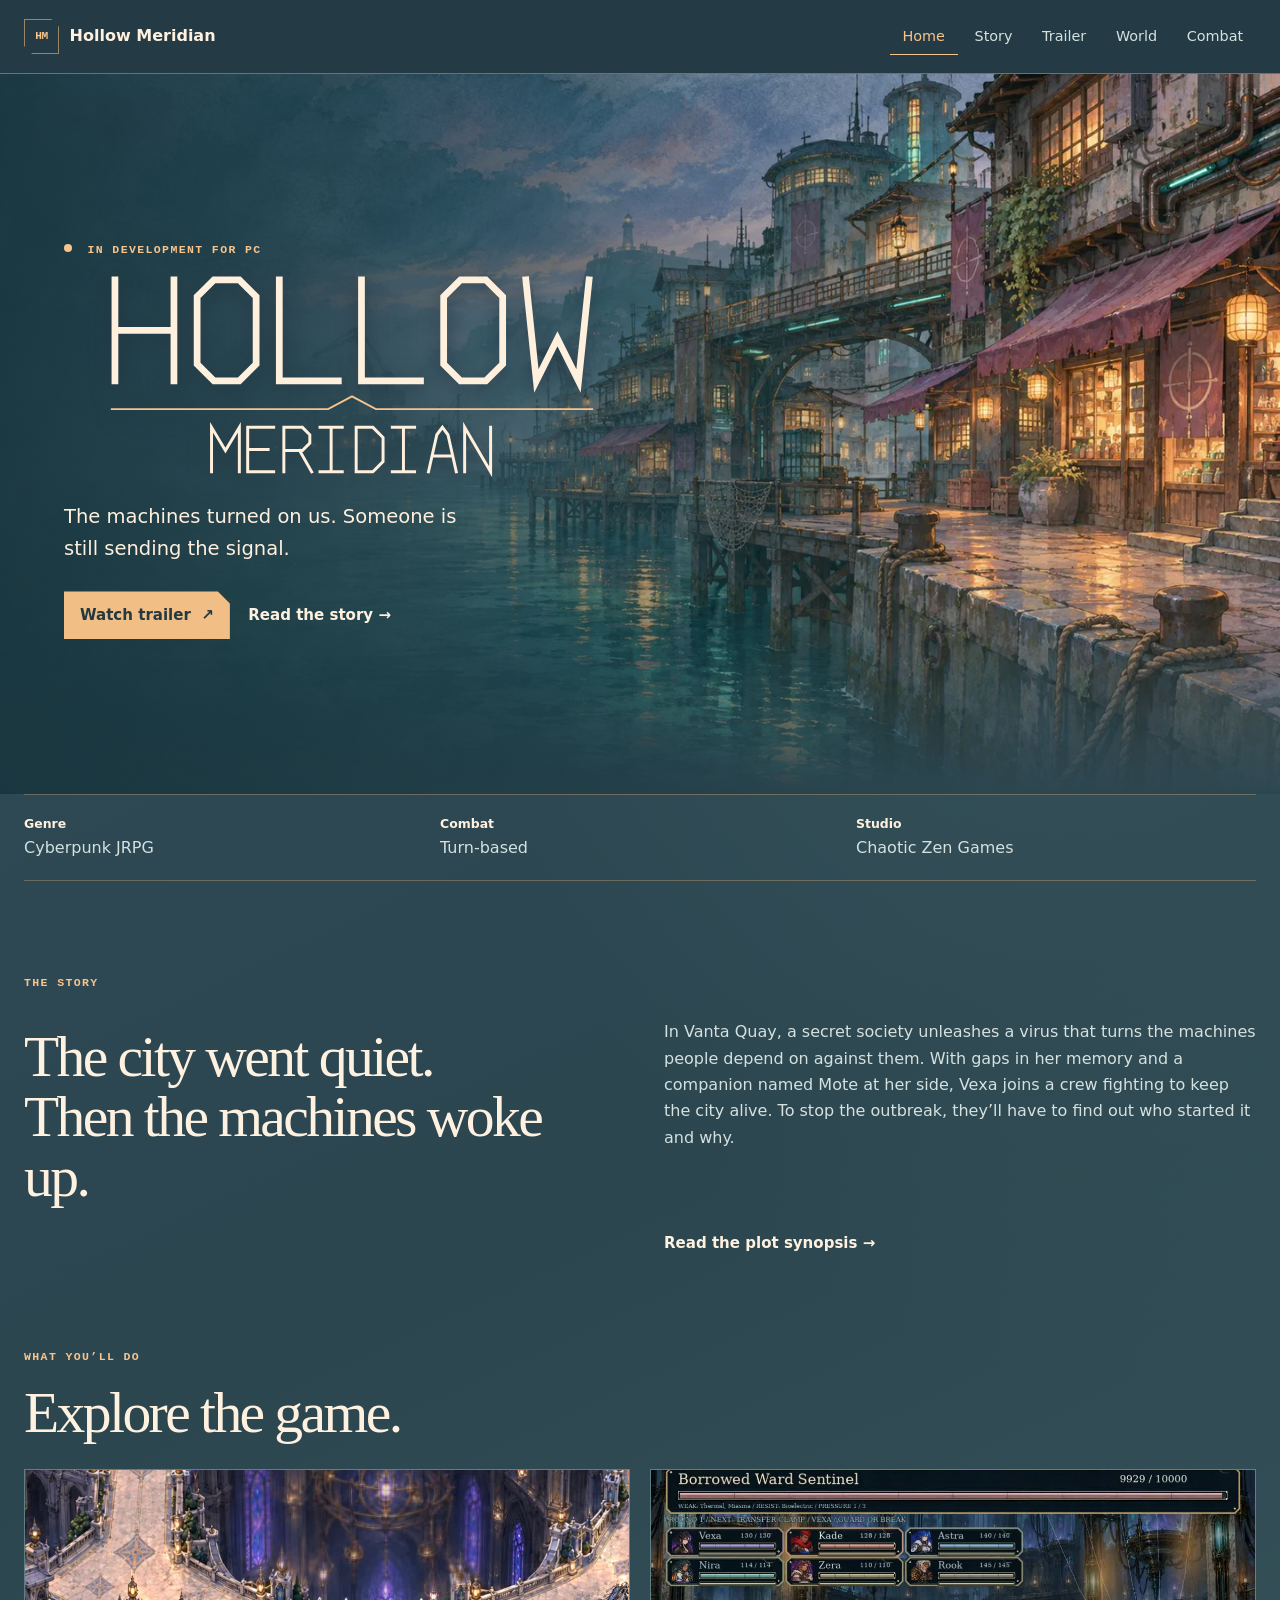
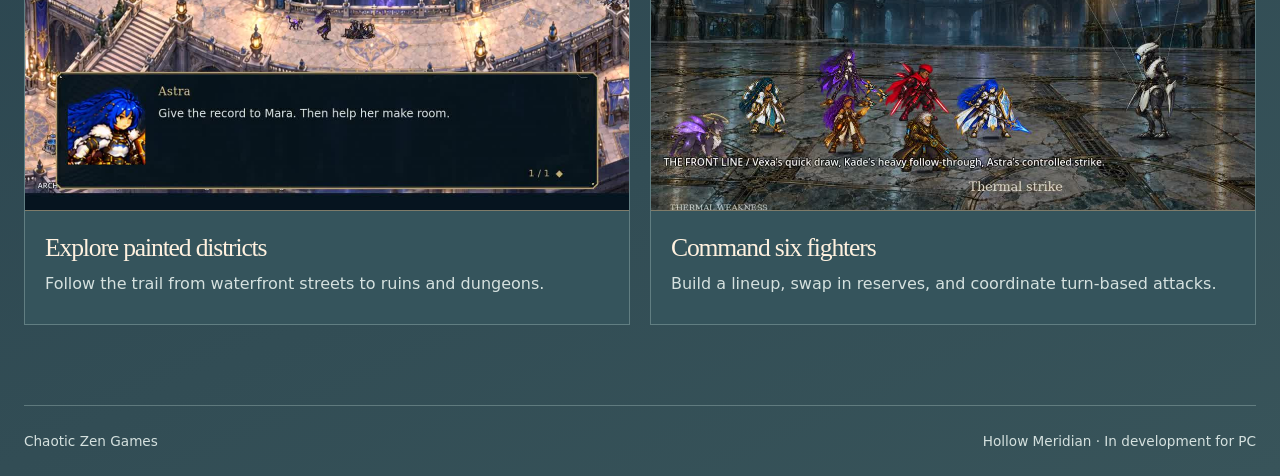
==== commit 39fb8539: "Carry the painted harbor aesthetic across every page" ====
--- a/index.html
+++ b/index.html
@@ -1,5 +1,5 @@
 <!doctype html>
-<html lang="en"><head><meta charset="utf-8"><meta name="viewport" content="width=device-width, initial-scale=1"><meta name="description" content="Hollow Meridian, a cyberpunk turn-based JRPG by Chaotic Zen Games."><title>Home · Hollow Meridian</title><link rel="stylesheet" href="style.css?v=painted-quay"></head>
+<html lang="en"><head><meta charset="utf-8"><meta name="viewport" content="width=device-width, initial-scale=1"><meta name="description" content="Hollow Meridian, a cyberpunk turn-based JRPG by Chaotic Zen Games."><title>Home · Hollow Meridian</title><link rel="stylesheet" href="style.css?v=painted-world"></head>
 <body><a class="skip" href="#main">Skip to content</a><header class="mast"><div class="shell navrow"><a class="brand" href="index.html"><span class="monogram" aria-hidden="true">HM</span> Hollow Meridian</a><nav aria-label="Main navigation"><a href="index.html" aria-current="page">Home</a><a href="story.html">Story</a><a href="trailer.html">Trailer</a><a href="world.html">World</a><a href="combat.html">Combat</a></nav></div></header>
 <main id="main"><section class="shell launch">
 <div class="launch-copy"><p class="label"><span class="status-dot"></span> IN DEVELOPMENT FOR PC</p>
--- a/style.css
+++ b/style.css
@@ -45,3 +45,14 @@
 .launch{width:100%;min-height:clamp(35rem,80svh,56rem);grid-template-columns:minmax(0,78rem);padding:clamp(3rem,8vw,7rem) max(5vw,1rem);background:linear-gradient(90deg,#18353ee8 0%,#18353e80 43%,transparent 75%),linear-gradient(0deg,var(--bg),transparent 26%),url(media/quay-blue-hour.webp) center/cover}
 .launch .launch-art{display:none}
 @media(max-width:750px){.launch{width:100%;min-height:35rem;align-items:end;background:linear-gradient(0deg,#18353efa 0%,#18353ead 48%,transparent 84%),url(media/quay-blue-hour.webp) 68% center/cover}}
+
+/* Painted harbor: ink blue water, slate plaster, and lantern gold. */
+:root{--bg:#2c4650;--top:#243b46;--panel:#35545c;--text:#fff1df;--muted:#d5e1df;--accent:#f7c48c;--line:#b0c8c45c}
+body{background:radial-gradient(ellipse at 86% 20%,#46636666,transparent 40rem),linear-gradient(155deg,#304c58,#2c4650 55%,#38545a)}
+.mast{background:var(--top);border-bottom:1px solid #c9a37880}.brand .monogram{border-color:#e4b47f9c;color:var(--accent)}
+nav a[aria-current]{color:var(--accent)}.primary{background:#f1be86;color:#253940}.guide-grid a,.screen,.story-art{background:var(--panel);border-color:var(--line)}.screenbar{background:#29424b;color:var(--accent)}
+.label,.eyebrow,figcaption{color:var(--accent)}.specs{border-color:#c9a37865}.guide-grid a div{border-top:1px solid #c9a37880}
+.scene-strip{height:clamp(11rem,24vw,21rem);background:linear-gradient(0deg,#304c58,transparent 72%),var(--scene,url(media/quay-blue-hour.webp)) center var(--scene-y,52%)/cover;border-bottom:1px solid #c9a37855}
+.page-world{--scene:url(media/asterion.jpg);--scene-y:42%}.page-combat{--scene:url(media/battle.jpg);--scene-y:45%}
+.interior{padding-top:clamp(1.8rem,4vw,3.5rem)}.interior h1{max-width:20ch}.plot-chapters section{border-color:#c9a37865}.plot-chapters h2{color:#fbe0bc}
+@media(max-width:590px){.scene-strip{height:10rem;background-position:center,center var(--scene-y,52%)}}
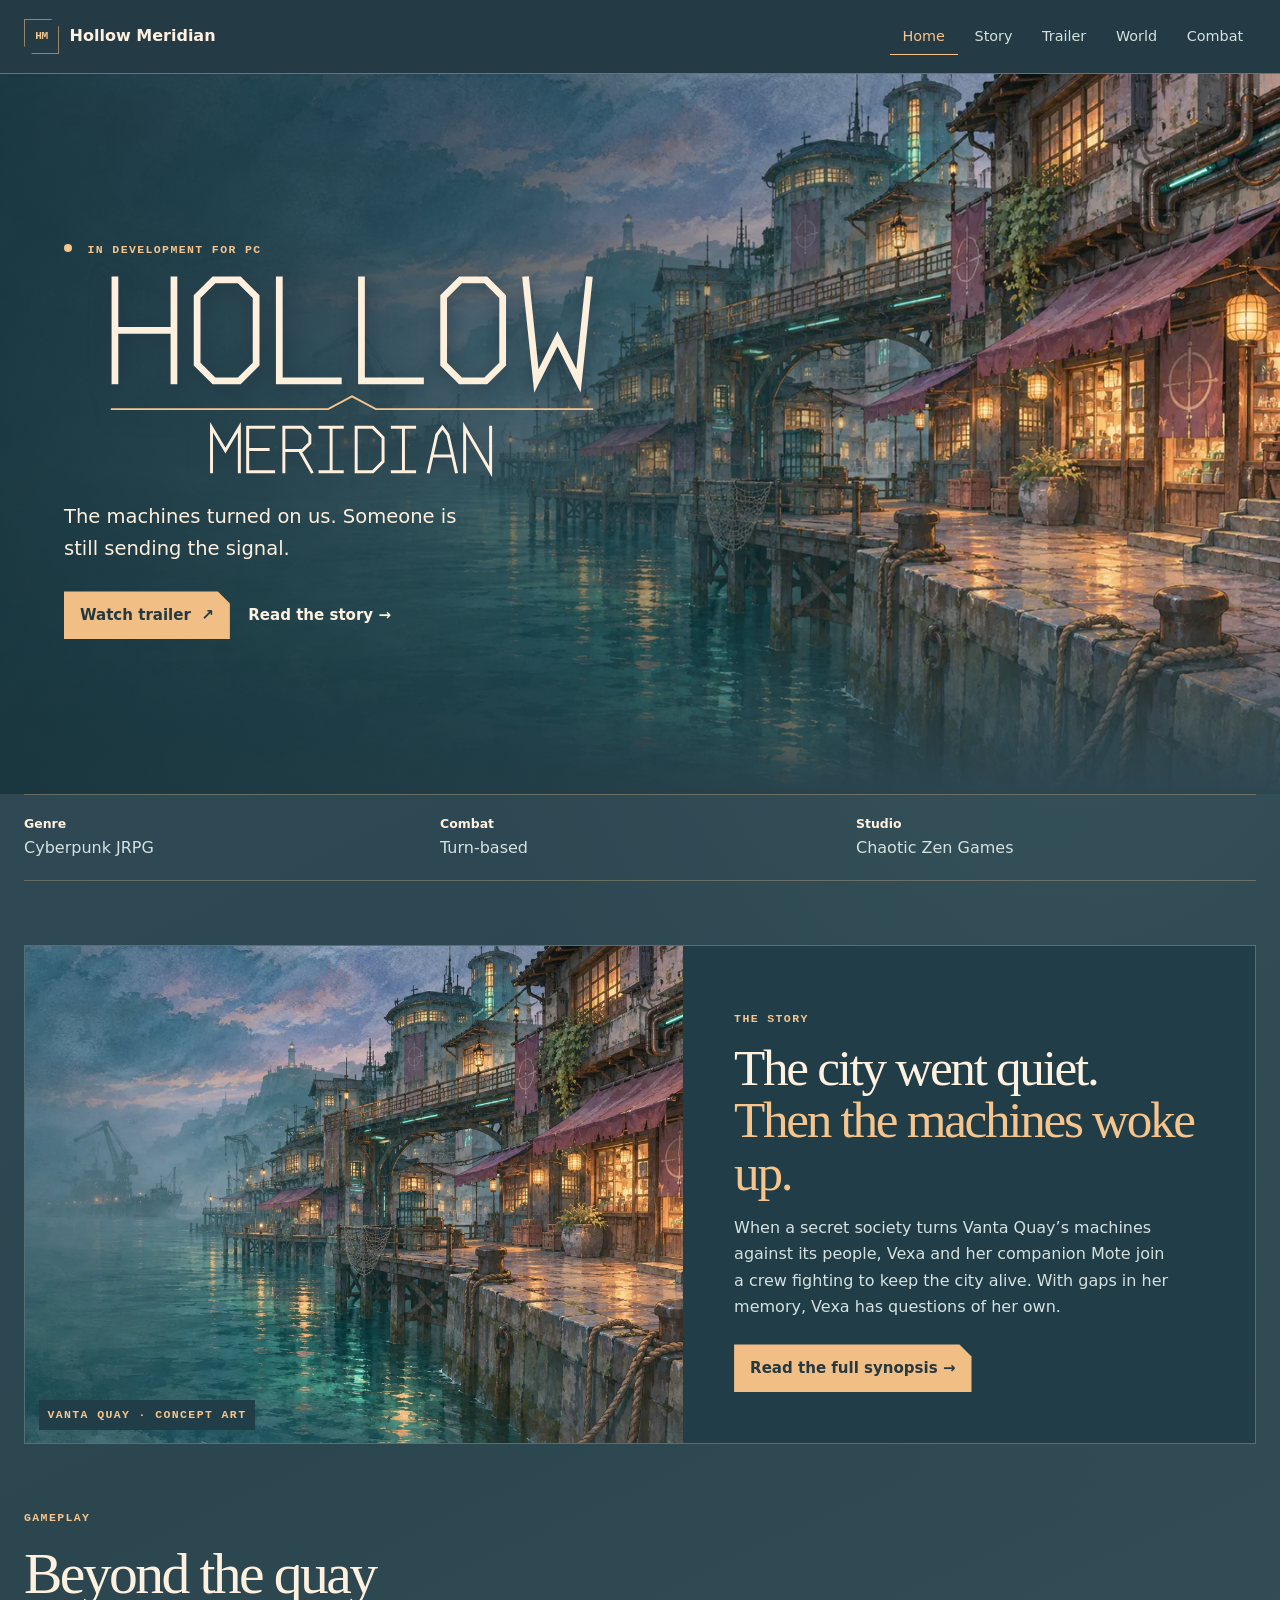
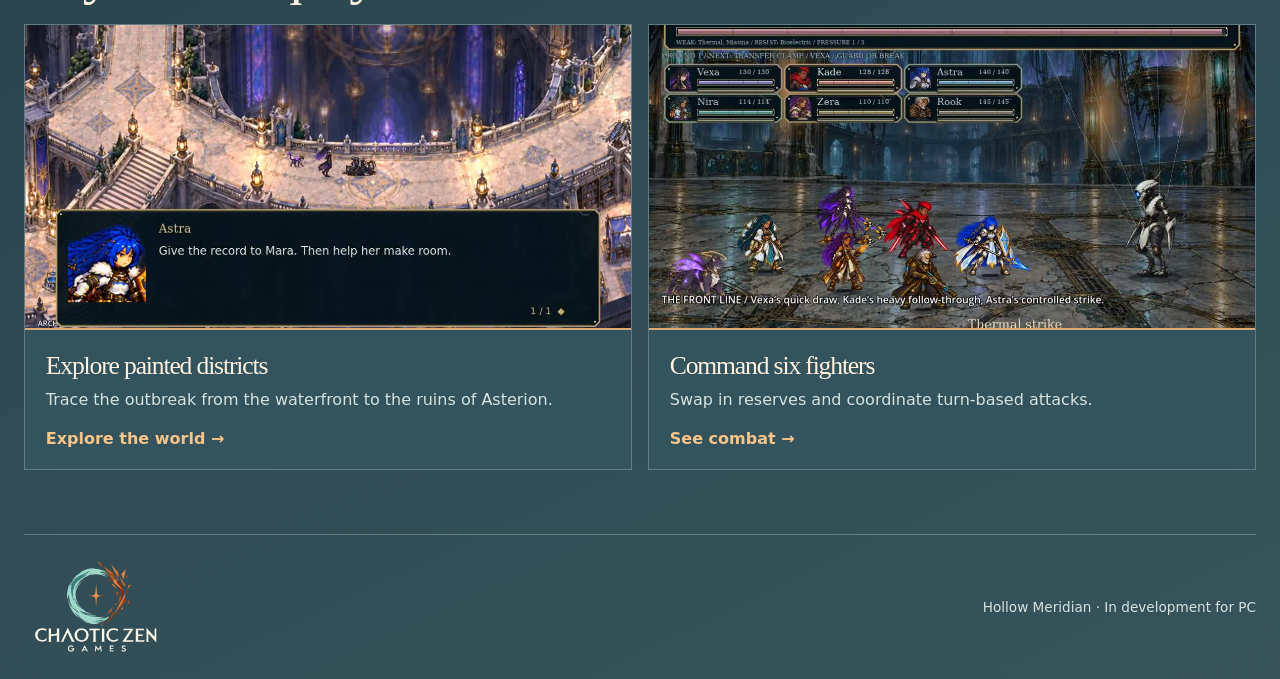
==== commit 759db307: "Feature painted story art and add Chaotic Zen Games branding" ====
--- a/index.html
+++ b/index.html
@@ -1,5 +1,5 @@
 <!doctype html>
-<html lang="en"><head><meta charset="utf-8"><meta name="viewport" content="width=device-width, initial-scale=1"><meta name="description" content="Hollow Meridian, a cyberpunk turn-based JRPG by Chaotic Zen Games."><title>Home · Hollow Meridian</title><link rel="stylesheet" href="style.css?v=painted-world"></head>
+<html lang="en"><head><meta charset="utf-8"><meta name="viewport" content="width=device-width, initial-scale=1"><meta name="description" content="Hollow Meridian, a cyberpunk turn-based JRPG by Chaotic Zen Games."><title>Home · Hollow Meridian</title><link rel="stylesheet" href="style.css?v=quay-feature"></head>
 <body><a class="skip" href="#main">Skip to content</a><header class="mast"><div class="shell navrow"><a class="brand" href="index.html"><span class="monogram" aria-hidden="true">HM</span> Hollow Meridian</a><nav aria-label="Main navigation"><a href="index.html" aria-current="page">Home</a><a href="story.html">Story</a><a href="trailer.html">Trailer</a><a href="world.html">World</a><a href="combat.html">Combat</a></nav></div></header>
 <main id="main"><section class="shell launch">
 <div class="launch-copy"><p class="label"><span class="status-dot"></span> IN DEVELOPMENT FOR PC</p>
@@ -9,6 +9,12 @@
 <figure class="launch-art"><img src="media/vanta-quay.png" alt="The neon-lit Vanta Quay waterfront as it appears in the game" fetchpriority="high"><figcaption><span>VANTA QUAY · THE WATERFRONT</span><span>IN-GAME SCREENSHOT</span></figcaption></figure>
 </section>
 <div class="shell specs"><span><b>Genre</b> Cyberpunk JRPG</span><span><b>Combat</b> Turn-based</span><span><b>Studio</b> Chaotic Zen Games</span></div>
-<section class="shell overview story-lead"><p class="label">THE STORY</p><h2>The city went quiet.<br>Then the machines woke up.</h2><p>In Vanta Quay, a secret society unleashes a virus that turns the machines people depend on against them. With gaps in her memory and a companion named Mote at her side, Vexa joins a crew fighting to keep the city alive. To stop the outbreak, they’ll have to find out who started it and why.</p><a class="secondary" href="story.html">Read the plot synopsis →</a></section>
-<section class="shell guide"><p class="label">WHAT YOU’LL DO</p><h2>Explore the game.</h2><div class="guide-grid"><a href="world.html"><img src="media/asterion.jpg" alt="" loading="lazy"><div><h3>Explore painted districts</h3><p>Follow the trail from waterfront streets to ruins and dungeons.</p></div></a><a href="combat.html"><img src="media/battle.jpg" alt="" loading="lazy"><div><h3>Command six fighters</h3><p>Build a lineup, swap in reserves, and coordinate turn-based attacks.</p></div></a></div></section>
-</main><footer class="shell"><span>Chaotic Zen Games</span><span>Hollow Meridian · In development for PC</span></footer></body></html>+<section class="shell story-feature" aria-labelledby="story-title">
+<figure><img src="media/quay-blue-hour.webp" alt="Lanterns reflected in Vanta Quay at blue hour" loading="lazy"><figcaption>VANTA QUAY · CONCEPT ART</figcaption></figure>
+<div class="feature-copy"><p class="label">THE STORY</p><h2 id="story-title">The city went quiet.<br><em>Then the machines woke up.</em></h2><p>When a secret society turns Vanta Quay’s machines against its people, Vexa and her companion Mote join a crew fighting to keep the city alive. With gaps in her memory, Vexa has questions of her own.</p><a class="primary" href="story.html">Read the full synopsis →</a></div>
+</section>
+<section class="shell gameplay-feature" aria-labelledby="gameplay-title">
+<header><p class="label">GAMEPLAY</p><h2 id="gameplay-title">Beyond the quay</h2></header>
+<div class="gameplay-grid"><a href="world.html"><img src="media/asterion.jpg" alt="" loading="lazy"><div><h3>Explore painted districts</h3><p>Trace the outbreak from the waterfront to the ruins of Asterion.</p><span>Explore the world →</span></div></a><a href="combat.html"><img src="media/battle.jpg" alt="" loading="lazy"><div><h3>Command six fighters</h3><p>Swap in reserves and coordinate turn-based attacks.</p><span>See combat →</span></div></a></div>
+</section>
+</main><footer class="shell"><a class="studio-logo" href="index.html"><img src="media/chaotic-zen.webp" alt="Chaotic Zen Games" width="144" height="96" loading="lazy"></a><span>Hollow Meridian · In development for PC</span></footer></body></html>
--- a/style.css
+++ b/style.css
@@ -56,3 +56,18 @@
 .page-world{--scene:url(media/asterion.jpg);--scene-y:42%}.page-combat{--scene:url(media/battle.jpg);--scene-y:45%}
 .interior{padding-top:clamp(1.8rem,4vw,3.5rem)}.interior h1{max-width:20ch}.plot-chapters section{border-color:#c9a37865}.plot-chapters h2{color:#fbe0bc}
 @media(max-width:590px){.scene-strip{height:10rem;background-position:center,center var(--scene-y,52%)}}
+
+.story-feature{display:grid;grid-template-columns:minmax(0,1.15fr) minmax(0,1fr);margin-block:clamp(2rem,5vw,4rem);background:#213d48;border:1px solid var(--line)}
+.story-feature figure{margin:0;position:relative;min-height:22rem;overflow:hidden}
+.story-feature img{position:absolute;inset:0;width:100%;height:100%;object-fit:cover;object-position:74% center}
+.story-feature figcaption{position:absolute;bottom:.85rem;left:.85rem;background:#213d48;padding:.35rem .55rem}
+.feature-copy{align-self:center;padding:clamp(1.25rem,4vw,3.8rem)}
+.feature-copy h2{font-size:clamp(2.1rem,4vw,4rem);line-height:1.02}.feature-copy em{font-style:normal;color:var(--accent)}
+.feature-copy p:not(.label){color:var(--muted);max-width:43ch}.feature-copy .primary{margin-top:.5rem}
+.gameplay-feature{padding-bottom:4rem}.gameplay-feature header{margin-bottom:1.3rem}.gameplay-grid{display:grid;grid-template-columns:repeat(2,minmax(0,1fr));gap:1rem}
+.gameplay-grid a{display:grid;grid-template-rows:auto 1fr;background:#34535c;border:1px solid var(--line);text-decoration:none;overflow:hidden}
+.gameplay-grid img{display:block;width:100%;aspect-ratio:2;object-fit:cover;transition:filter .2s}.gameplay-grid a:hover img{filter:brightness(1.15)}
+.gameplay-grid a div{padding:1rem 1.3rem;border-top:2px solid #d8aa77}.gameplay-grid p{color:var(--muted);margin:.4rem 0}.gameplay-grid span{display:inline-block;color:var(--accent);margin-top:.4rem;font-weight:700}
+.studio-logo{display:inline-flex;align-items:center}.studio-logo img{display:block;width:9rem;height:auto}footer{align-items:center}
+@media(max-width:720px){.story-feature,.gameplay-grid{grid-template-columns:minmax(0,1fr)}.story-feature figure{min-height:0;aspect-ratio:16/9}}
+@media(prefers-reduced-motion:reduce){.gameplay-grid img{transition:none}}
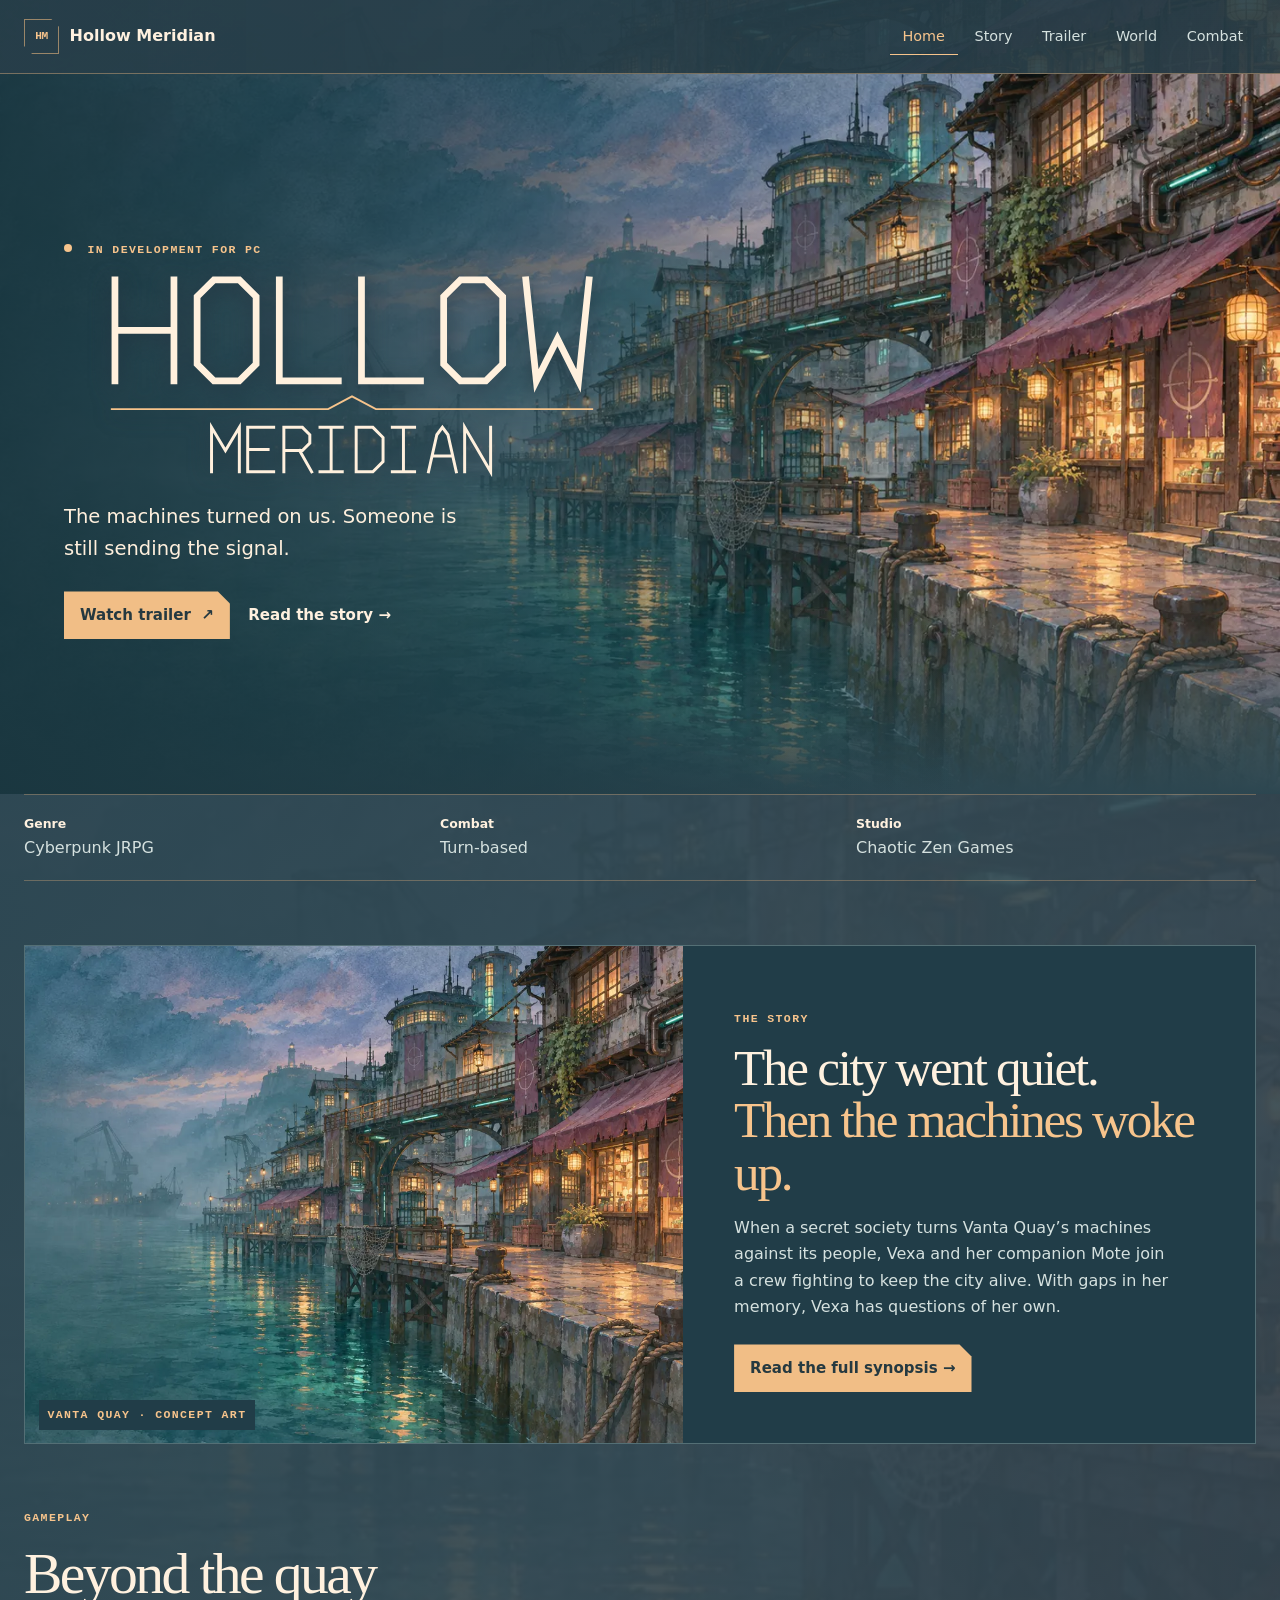
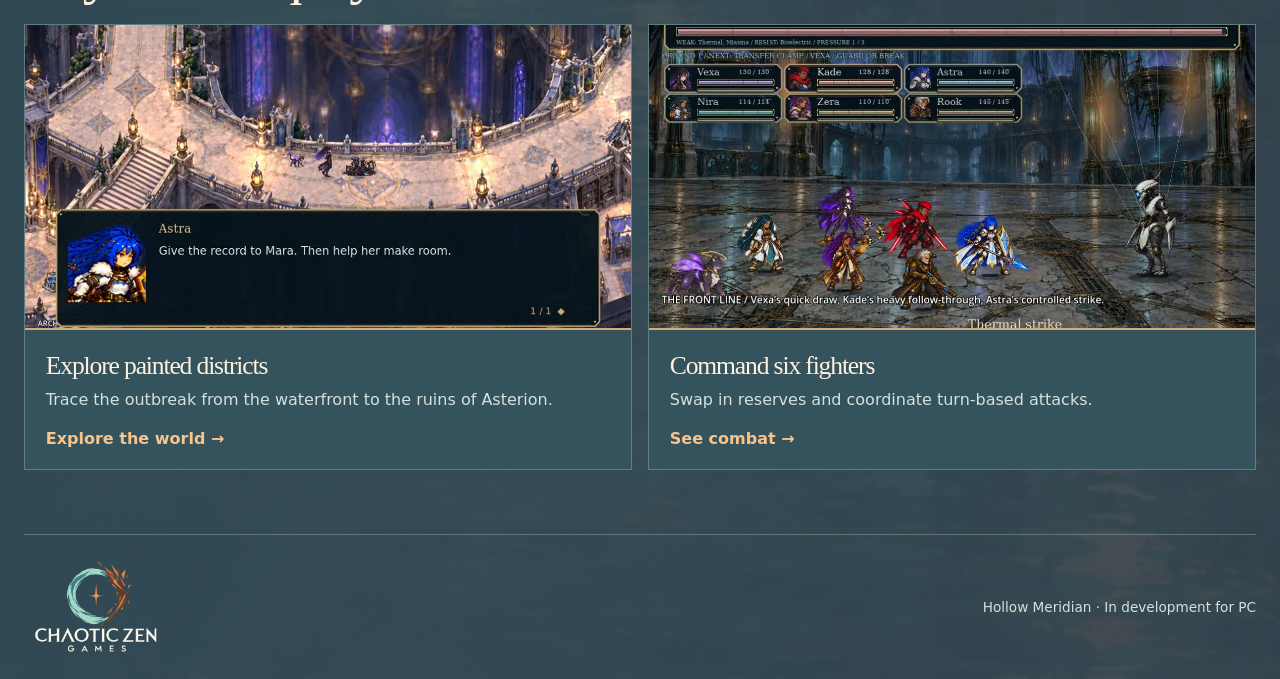
==== commit f053a40b: "Use painted game environments for headers and a harbor backdrop sitewide" ====
--- a/index.html
+++ b/index.html
@@ -1,5 +1,5 @@
 <!doctype html>
-<html lang="en"><head><meta charset="utf-8"><meta name="viewport" content="width=device-width, initial-scale=1"><meta name="description" content="Hollow Meridian, a cyberpunk turn-based JRPG by Chaotic Zen Games."><title>Home · Hollow Meridian</title><link rel="stylesheet" href="style.css?v=quay-feature"></head>
+<html lang="en"><head><meta charset="utf-8"><meta name="viewport" content="width=device-width, initial-scale=1"><meta name="description" content="Hollow Meridian, a cyberpunk turn-based JRPG by Chaotic Zen Games."><title>Home · Hollow Meridian</title><link rel="stylesheet" href="style.css?v=painted-atlas"></head>
 <body><a class="skip" href="#main">Skip to content</a><header class="mast"><div class="shell navrow"><a class="brand" href="index.html"><span class="monogram" aria-hidden="true">HM</span> Hollow Meridian</a><nav aria-label="Main navigation"><a href="index.html" aria-current="page">Home</a><a href="story.html">Story</a><a href="trailer.html">Trailer</a><a href="world.html">World</a><a href="combat.html">Combat</a></nav></div></header>
 <main id="main"><section class="shell launch">
 <div class="launch-copy"><p class="label"><span class="status-dot"></span> IN DEVELOPMENT FOR PC</p>
--- a/style.css
+++ b/style.css
@@ -71,3 +71,18 @@
 .studio-logo{display:inline-flex;align-items:center}.studio-logo img{display:block;width:9rem;height:auto}footer{align-items:center}
 @media(max-width:720px){.story-feature,.gameplay-grid{grid-template-columns:minmax(0,1fr)}.story-feature figure{min-height:0;aspect-ratio:16/9}}
 @media(prefers-reduced-motion:reduce){.gameplay-grid img{transition:none}}
+
+.chapter-hero{display:grid;align-items:end;min-height:clamp(15rem,34vw,28rem);padding-block:3rem;background:linear-gradient(90deg,#203742f2,#20374270 54%,transparent),linear-gradient(0deg,#243e48,transparent 65%),var(--scene,url(media/quay-blue-hour.webp)) center var(--scene-y,52%)/cover;border-bottom:1px solid var(--line)}
+.chapter-hero h1{margin:0;color:#fff3e0;text-shadow:0 2px 18px #182d36}.chapter-hero .eyebrow{color:#ffd2a0;text-transform:uppercase}
+.page-story .chapter-hero{--scene-y:66%}.page-trailer .chapter-hero{--scene:url(media/vanta-quay.png);--scene-y:43%;border-bottom-color:#83c8bd}.page-world .chapter-hero{border-bottom-color:#d0a477}.page-combat .chapter-hero{border-bottom-color:#d38771}
+@media(max-width:650px){.chapter-hero{min-height:15rem;padding-block:2rem;background-position:center,center,62% var(--scene-y,52%)}}
+
+/* A wash of the harbor painting carries through the whole page. */
+body{background-color:#294550;background-image:linear-gradient(115deg,#26424df5,#344954eb 55%,#34414cea),url(media/quay-blue-hour.webp);background-size:cover;background-position:center top}
+.mast{background:linear-gradient(90deg,#253c47f5,#253c47e8),url(media/quay-blue-hour.webp) center 38%/cover}
+.chapter-hero{min-height:clamp(17rem,37vw,32rem);background-image:linear-gradient(90deg,#233b47dd,transparent 78%),linear-gradient(0deg,#243b47e8,transparent 67%),var(--scene,url(media/quay-blue-hour.webp));background-position:center,center,center var(--scene-y,52%)}
+.page-trailer .chapter-hero{--scene:url(media/trailer-painted.webp);--scene-y:48%}
+.page-world .chapter-hero{--scene:url(media/world-painted.webp);--scene-y:48%}
+.page-combat .chapter-hero{--scene:url(media/combat-painted.webp);--scene-y:50%}
+.interior{background:#26424ced;padding-inline:clamp(1rem,4vw,3.5rem);border-inline:1px solid var(--line)}
+@media(max-width:650px){.chapter-hero{min-height:17rem;background-position:center,center,62% var(--scene-y,52%)}}
